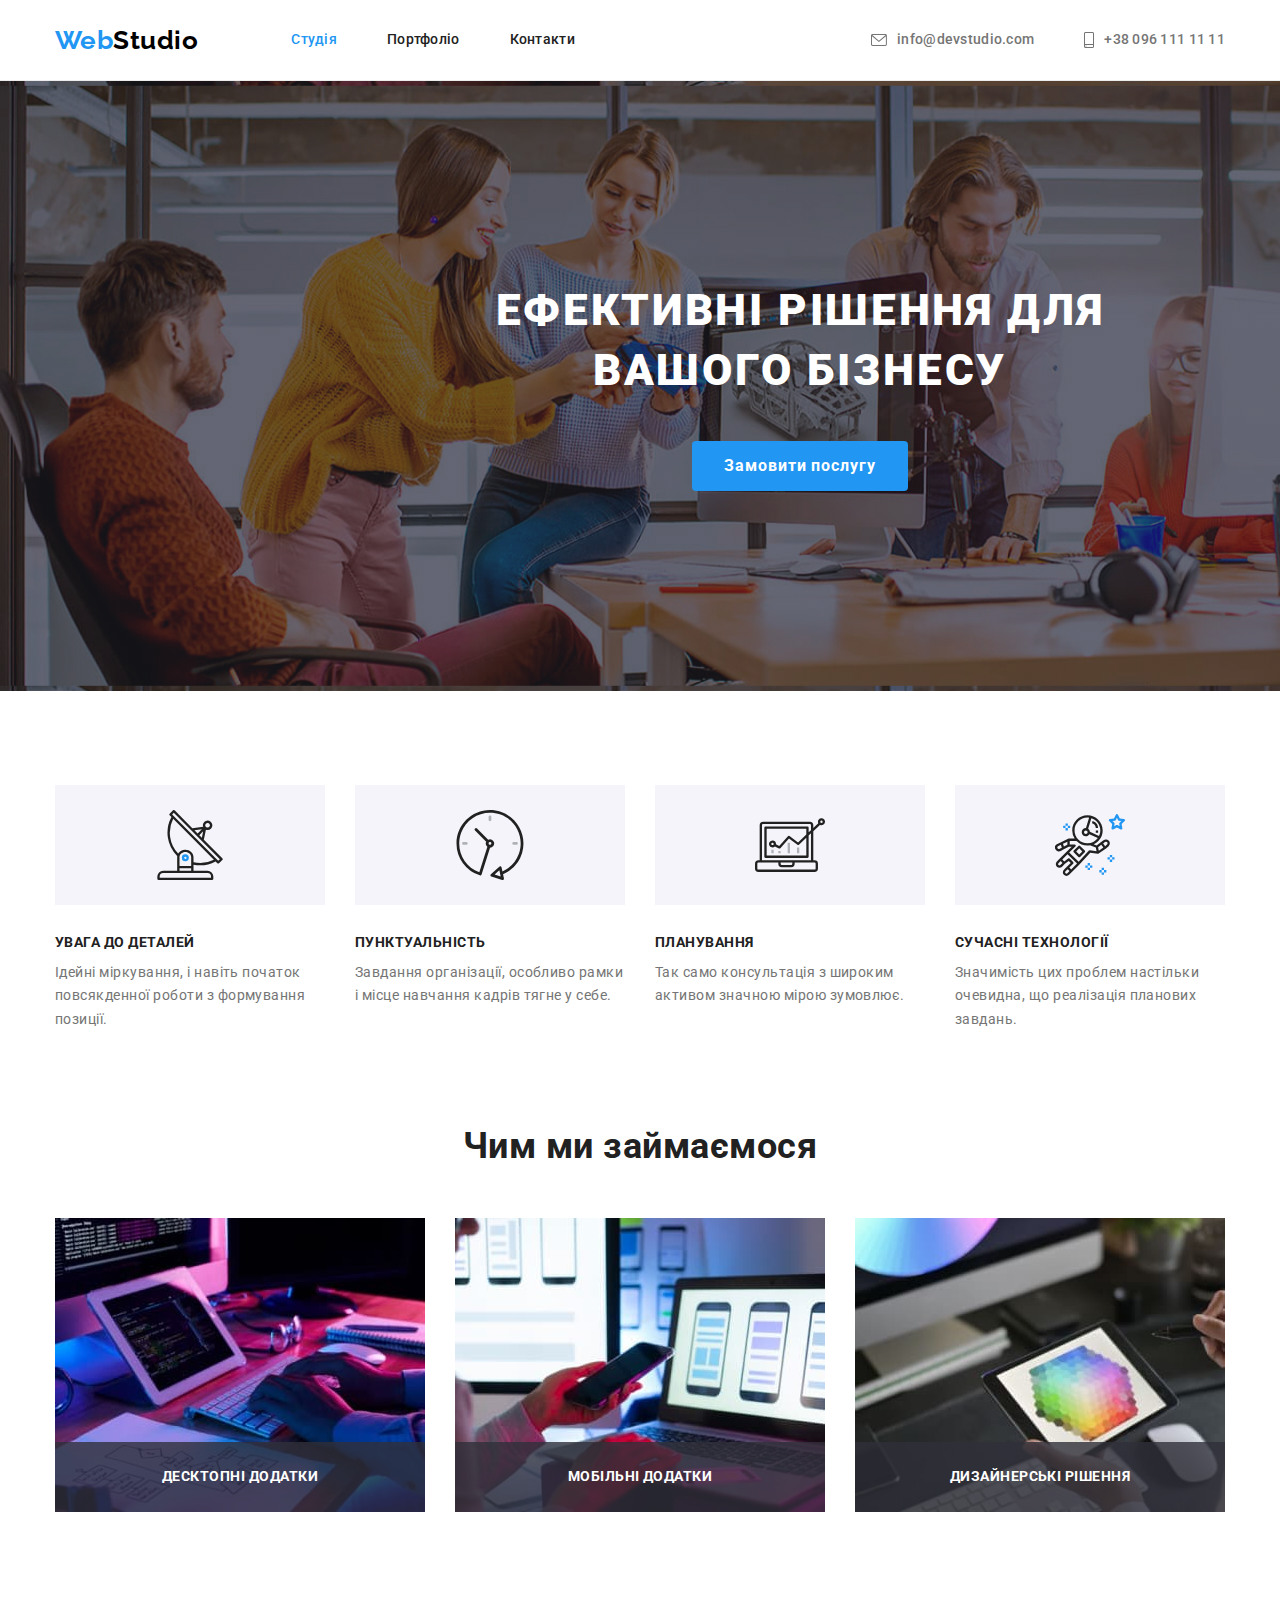
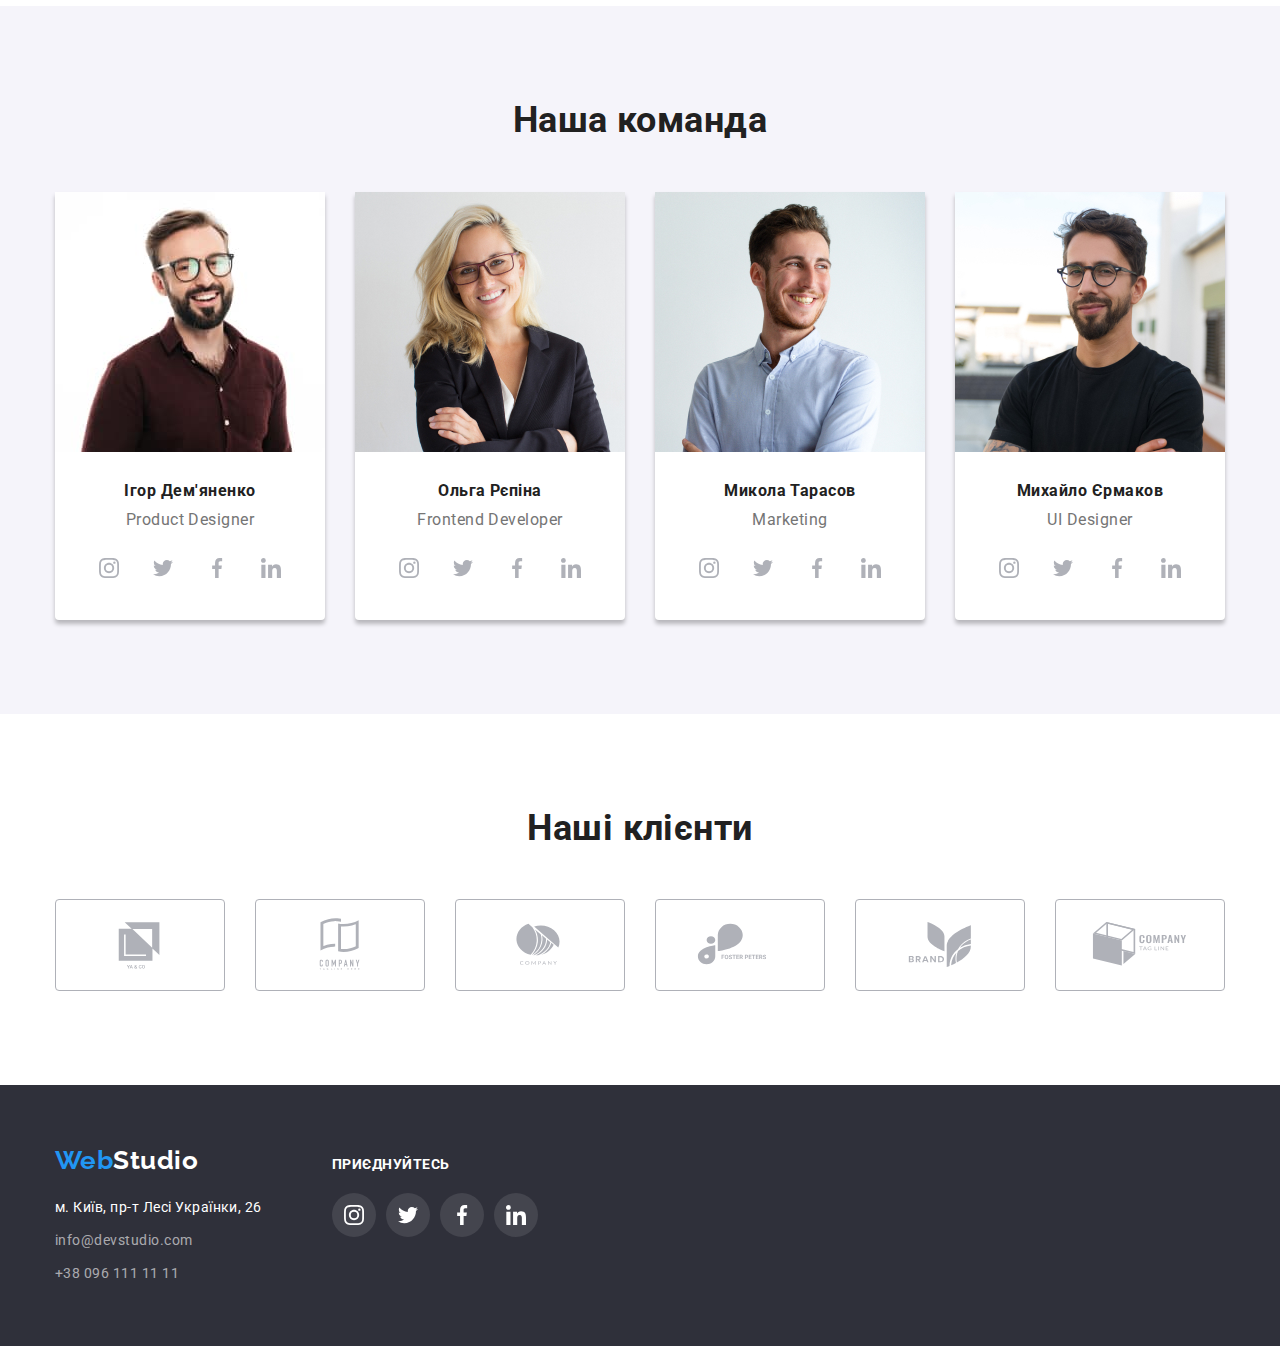
==== index.html @ e79f1e32 "Summary" ====
<!DOCTYPE html>
<html lang="uk">
  <head>
    <meta charset="UTF-8" />
    <meta http-equiv="X-UA-Compatible" content="IE=edge" />
    <meta name="viewport" content="width=device-width, initial-scale=1.0" />
    <title>Студія</title>
    <link rel="preconnect" href="https://fonts.googleapis.com" />
    <link rel="preconnect" href="https://fonts.gstatic.com" crossorigin />
    <link
      href="https://fonts.googleapis.com/css2?family=Raleway:wght@700&family=Roboto:wght@400;500;700;900&display=swap"
      rel="stylesheet"
    />
    <link
      rel="stylesheet"
      href="https://cdnjs.cloudflare.com/ajax/libs/modern-normalize/1.0.0/modern-normalize.min.css"
    />
    <link href="css/styles.css" rel="stylesheet" />
  </head>
  <body>
    <!--Header-->
    <header class="header">
      <nav class="container main-header">
        <a href="./index.html" class="logo link"
          >Web<span class="logo-header">Studio</span>
        </a>
        <ul class="header-nav list">
          <li class="item">
            <a href="./index.html" class="link nav-link current">Студія</a>
          </li>
          <li class="item">
            <a href="./porfolio.html" class="link nav-link">Портфоліо</a>
          </li>
          <li class="item"><a href="#" class="link nav-link">Контакти</a></li>
        </ul>

        <ul class="header-contacts list">
          <li class="item">
            <a href="mailto:info@devstudio.com" class="link">
              <svg class="header-icon" width="16" height="12">
                <use href="./images/icons.svg#icon-envelope"></use>
              </svg>
              info@devstudio.com
            </a>
          </li>
          <li class="item">
            <a href="tel:+380961111111" class="link">
              <svg class="header-icon" width="10" height="16">
                <use href="./images/icons.svg#icon-smartphone"></use>
              </svg>
              +38 096 111 11 11</a
            >
          </li>
        </ul>
      </nav>
    </header>

    <!--Main-->
    <main>
      <section class="hero">
        <h1 class="hero-title">Ефективні рішення для вашого бізнесу</h1>
        <button class="hero-button" type="button" data-modal-open>
          Замовити послугу
        </button>

        <div class="backdrop is-hidden" data-modal>
          <div class="modal">
            <button class="close-button" data-modal-close>
              <svg class="close-icon" width="11px" height="11px">
                <use href="./images/icons.svg#icon-close"></use>
              </svg>
            </button>
          </div>
        </div>
      </section>

      <section class="section benefit-section">
        <div class="container">
          <h2 class="section-title visually-hidden">Наші переваги</h2>
          <ul class="benefits-list list">
            <li class="item">
              <div class="benefits-icon-bg">
                <svg class="benefits-icon" width="70" height="70">
                  <use href="./images/icons.svg#icon-antenna"></use>
                </svg>
              </div>
              <h3 class="title">Увага до деталей</h3>
              <p class="benefit">
                Ідейні міркування, і навіть початок повсякденної роботи з
                формування позиції.
              </p>
            </li>
            <li class="item">
              <div class="benefits-icon-bg">
                <svg class="benefits-icon" width="70" height="70">
                  <use href="./images/icons.svg#icon-clock"></use>
                </svg>
              </div>
              <h3 class="title">Пунктуальність</h3>
              <p class="benefit">
                Завдання організації, особливо рамки і місце навчання кадрів
                тягне у себе.
              </p>
            </li>
            <li class="item">
              <div class="benefits-icon-bg">
                <svg class="benefits-icon" width="70" height="70">
                  <use href="./images/icons.svg#icon-diagram"></use>
                </svg>
              </div>
              <h3 class="title">Планування</h3>
              <p class="benefit">
                Так само консультація з широким активом значною мірою зумовлює.
              </p>
            </li>
            <li class="item">
              <div class="benefits-icon-bg">
                <svg class="benefits-icon" width="70" height="70">
                  <use href="./images/icons.svg#icon-astronaut"></use>
                </svg>
              </div>
              <h3 class="title">Сучасні технології</h3>
              <p class="benefit">
                Значимість цих проблем настільки очевидна, що реалізація
                планових завдань.
              </p>
            </li>
          </ul>
        </div>
      </section>

      <section class="section">
        <div class="container">
          <h2 class="section-title">Чим ми займаємося</h2>
          <ul class="work-list list">
            <li class="item">
              <div class="work-item-container">
                <img
                  src="images/box1.jpg"
                  alt="Людина, яка друкує"
                  width="370"
                />
                <p class="work-text-top">Десктопні додатки</p>
              </div>
            </li>
            <li class="item">
              <div class="work-item-container">
                <img
                  src="images/box2.jpg"
                  alt="Людина, яка працює з смартфоном та за ноубуком"
                  width="370"
                />
                <p class="work-text-top">Мобільні додатки</p>
              </div>
            </li>
            <li class="item">
              <div class="work-item-container">
                <img
                  src="images/box3.jpg"
                  alt="Людина, яка працює з графічним планшетом"
                  width="370"
                />
                <p class="work-text-top">
                  Дизайнерські рішення
                </p>
              </div>
            </li>
          </ul>
        </div>
      </section>

      <section class="section team">
        <h2 class="section-title">Наша команда</h2>
        <div class="container">
          <ul class="members-list list">
            <li class="members-item">
              <img
                src="images/member1.jpg"
                alt="Перший співробітник"
                width="270"
              />
              <div class="member-container">
                <h3 class="member">Ігор Дем'яненко</h3>
                <p class="position">Product Designer</p>
              </div>
              <ul class="member-socials-list list">
                <li>
                  <a href="#" class="social-link">
                    <svg class="social-icon" width="20" height="20">
                      <use href="./images/icons.svg#icon-instagram"></use>
                    </svg>
                  </a>
                </li>
                <li>
                  <a href="#" class="social-link">
                    <svg class="social-icon" width="20" height="20">
                      <use href="./images/icons.svg#icon-twitter"></use>
                    </svg>
                  </a>
                </li>
                <li>
                  <a href="#" class="social-link">
                    <svg class="social-icon" width="20" height="20">
                      <use href="./images/icons.svg#icon-facebook"></use>
                    </svg>
                  </a>
                </li>
                <li>
                  <a href="#" class="social-link">
                    <svg class="social-icon" width="20" height="20">
                      <use href="./images/icons.svg#icon-linkedin"></use>
                    </svg>
                  </a>
                </li>
              </ul>
            </li>
            <li class="members-item">
              <img
                src="images/member2.jpg"
                alt="Другий співробітник"
                width="270"
              />
              <div class="member-container">
                <h3 class="member">Ольга Рєпіна</h3>
                <p class="position">Frontend Developer</p>
              </div>
              <ul class="member-socials-list list">
                <li>
                  <a href="#" class="social-link">
                    <svg class="social-icon" width="20" height="20">
                      <use href="./images/icons.svg#icon-instagram"></use>
                    </svg>
                  </a>
                </li>
                <li>
                  <a href="#" class="social-link">
                    <svg class="social-icon" width="20" height="20">
                      <use href="./images/icons.svg#icon-twitter"></use>
                    </svg>
                  </a>
                </li>
                <li>
                  <a href="#" class="social-link">
                    <svg class="social-icon" width="20" height="20">
                      <use href="./images/icons.svg#icon-facebook"></use>
                    </svg>
                  </a>
                </li>
                <li>
                  <a href="#" class="social-link">
                    <svg class="social-icon" width="20" height="20">
                      <use href="./images/icons.svg#icon-linkedin"></use>
                    </svg>
                  </a>
                </li>
              </ul>
            </li>
            <li class="members-item">
              <img
                src="images/member3.jpg"
                alt="Третій співробітник"
                width="270"
              />
              <div class="member-container">
                <h3 class="member">Микола Тарасов</h3>
                <p class="position">Marketing</p>
              </div>
              <ul class="member-socials-list list">
                <li>
                  <a href="#" class="social-link">
                    <svg class="social-icon" width="20" height="20">
                      <use href="./images/icons.svg#icon-instagram"></use>
                    </svg>
                  </a>
                </li>
                <li>
                  <a href="#" class="social-link">
                    <svg class="social-icon" width="20" height="20">
                      <use href="./images/icons.svg#icon-twitter"></use>
                    </svg>
                  </a>
                </li>
                <li>
                  <a href="#" class="social-link">
                    <svg class="social-icon" width="20" height="20">
                      <use href="./images/icons.svg#icon-facebook"></use>
                    </svg>
                  </a>
                </li>
                <li>
                  <a href="#" class="social-link">
                    <svg class="social-icon" width="20" height="20">
                      <use href="./images/icons.svg#icon-linkedin"></use>
                    </svg>
                  </a>
                </li>
              </ul>
            </li>
            <li class="members-item">
              <img
                src="images/member4.jpg"
                alt="Четвертий співробітник"
                width="270"
              />
              <div class="member-container">
                <h3 class="member">Михайло Єрмаков</h3>
                <p class="position">UI Designer</p>
              </div>
              <ul class="member-socials-list list">
                <li>
                  <a href="#" class="social-link">
                    <svg class="social-icon" width="20" height="20">
                      <use href="./images/icons.svg#icon-instagram"></use>
                    </svg>
                  </a>
                </li>
                <li>
                  <a href="#" class="social-link">
                    <svg class="social-icon" width="20" height="20">
                      <use href="./images/icons.svg#icon-twitter"></use>
                    </svg>
                  </a>
                </li>
                <li>
                  <a href="#" class="social-link">
                    <svg class="social-icon" width="20" height="20">
                      <use href="./images/icons.svg#icon-facebook"></use>
                    </svg>
                  </a>
                </li>
                <li>
                  <a href="#" class="social-link">
                    <svg class="social-icon" width="20" height="20">
                      <use href="./images/icons.svg#icon-linkedin"></use>
                    </svg>
                  </a>
                </li>
              </ul>
            </li>
          </ul>
        </div>
      </section>

      <section class="section">
        <div class="container">
          <h2 class="section-title">Наші клієнти</h2>
          <ul class="clients-list list">
            <li>
              <a href="#" class="client-link">
                <svg class="client-icon" width="106" height="60">
                  <use href="./images/icons.svg#icon-client1"></use>
                </svg>
              </a>
            </li>
            <li>
              <a href="#" class="client-link">
                <svg class="client-icon" width="106" height="60">
                  <use href="./images/icons.svg#icon-client2"></use>
                </svg>
              </a>
            </li>
            <li>
              <a href="#" class="client-link">
                <svg class="client-icon" width="106" height="60">
                  <use href="./images/icons.svg#icon-client3"></use>
                </svg>
              </a>
            </li>
            <li>
              <a href="#" class="client-link">
                <svg class="client-icon" width="106" height="60">
                  <use href="./images/icons.svg#icon-client4"></use>
                </svg>
              </a>
            </li>
            <li>
              <a href="#" class="client-link">
                <svg class="client-icon" width="106" height="60">
                  <use href="./images/icons.svg#icon-client5"></use>
                </svg>
              </a>
            </li>
            <li>
              <a href="#" class="client-link">
                <svg class="client-icon" width="106" height="60">
                  <use href="./images/icons.svg#icon-client6"></use>
                </svg>
              </a>
            </li>
          </ul>
        </div>
      </section>
    </main>

    <!--Footer-->
    <footer class="footer">
      <div class="container">
        <div class="footer-container">
          <div class="footer-logo-address">
            <a href="./index.html" class="logo link"
              >Web<span class="logo-footer">Studio</span>
            </a>
            <address class="footer-address">
              <ul class="footer-contacts list">
                <li class="item">
                  <a
                    href="https://goo.gl/maps/CPtrU1FHBa2aNyZL9"
                    target="_blank"
                    rel="noopener noreferrer nofollow"
                    class="address link"
                    >м. Київ, пр-т Лесі Українки, 26</a
                  >
                </li>
                <li class="item">
                  <a href="mailto:info@devstudio.com" class="link"
                    >info@devstudio.com</a
                  >
                </li>
                <li class="item">
                  <a href="tel:+380961111111" class="link">+38 096 111 11 11</a>
                </li>
              </ul>
            </address>
          </div>

          <div class="footer-socials">
            <p class="footer-socials-title">Приєднуйтесь</p>
            <ul class="footer-socials-list list">
              <li>
                <a href="#" class="footer-socials-link">
                  <svg class="footer-socials-icon" width="20" height="20">
                    <use href="./images/icons.svg#icon-instagram"></use>
                  </svg>
                </a>
              </li>
              <li>
                <a href="#" class="footer-socials-link">
                  <svg class="footer-socials-icon" width="20" height="20">
                    <use href="./images/icons.svg#icon-twitter"></use>
                  </svg>
                </a>
              </li>
              <li>
                <a href="#" class="footer-socials-link">
                  <svg class="footer-socials-icon" width="20" height="20">
                    <use href="./images/icons.svg#icon-facebook"></use>
                  </svg>
                </a>
              </li>
              <li>
                <a href="#" class="footer-socials-link">
                  <svg class="footer-socials-icon" width="20" height="20">
                    <use href="./images/icons.svg#icon-linkedin"></use>
                  </svg>
                </a>
              </li>
            </ul>
          </div>
        </div>
      </div>
    </footer>
    <script src="./js/modal.js"></script>
  </body>
</html>
---- css/styles.css ----
:root {
  --primary-color-text: #757575;
  --title-color: #212121;
  --accent: #2196f3;
  --secondary-bg-color: #2f303a;
  --third-bg-color: #f5f4fa;
  --white-color: #ffffff;
  --black-color: #000000;
  --hero-button-bg: #188ce8;
  --icons-color: #afb1b8;
}

*,
::after,
::before {
  box-sizing: border-box;
}

h1,
h2,
h3,
h4,
h5,
h6,
p {
  padding: 0;
  margin: 0;
}

ul,
ol {
  margin: 0;
  padding-left: 0;
}

button {
  cursor: pointer;
}

address {
  font-style: normal;
}

img {
  display: block;
  max-width: 100%;
  height: auto;
}

body {
  background-color: var(--white-color);
  color: var(--primary-color-text);
  font-family: "Roboto", sans-serif;
  letter-spacing: 0.03em;
}

.container {
  margin-right: auto;
  margin-left: auto;
  width: 1200px;
  padding-left: 15px;
  padding-right: 15px;
  /*outline: 2px solid tomato;*/
}

.list {
  margin: 0;
  padding: 0;
  list-style: none;
}

.link {
  text-decoration: none;
}

.visually-hidden {
  position: absolute;
  white-space: nowrap;
  width: 1px;
  height: 1px;
  overflow: hidden;
  border: 0;
  padding: 0;
  clip: rect(0 0 0 0);
  clip-path: inset(50%);
  margin: -1px;
}

/*------Logo------*/
.logo {
  color: var(--accent);
  font-family: "Raleway";
  font-weight: 700;
  font-size: 26px;
  line-height: 1.19;
}

.logo-header {
  color: var(--black-color);
  font-family: "Raleway";
  font-size: 26px;
  line-height: 1.19;
}

.logo-footer {
  color: var(--white-color);
  font-family: "Raleway";
  font-size: 26px;
  line-height: 1.19;
}

/*------Header------*/

.header {
  border-bottom: 1px solid #ececec;
}

.header-nav {
  display: flex;
  margin-left: 93px;
}

.main-header {
  display: flex;
  align-items: center;
}

.header-nav .item + .item {
  margin-left: 50px;
}

.header-nav .link {
  display: block;
  padding-top: 32px;
  padding-bottom: 32px;

  color: var(--title-color);
  font-weight: 500;
  font-size: 14px;
  line-height: 1.14;
  letter-spacing: 0.02em;
  transition: color 250ms cubic-bezier(0.4, 0, 0.2, 1);
}

.header-nav .link:hover,
.header-nav .link:focus {
  color: var(--accent);
}

.header-nav .link.current {
  color: var(--accent);
}

.header-contacts {
  display: flex;
  margin-left: auto;
}

.header-contacts .item + .item {
  margin-left: 50px;
}

.header-contacts .link {
  display: flex;
  padding-top: 32px;
  padding-bottom: 32px;
  align-items: center;

  color: var(--primary-color-text);
  font-weight: 500;
  font-size: 14px;
  line-height: 1.14;
  letter-spacing: 0.02em;

  transition: color 250ms cubic-bezier(0.4, 0, 0.2, 1);
}

.header-contacts .link:hover,
.header-contacts .link:focus {
  color: var(--accent);
}

.header-icon {
  margin-right: 10px;
  fill: var(--primary-color-text);
  transition: fill 250ms cubic-bezier(0.4, 0, 0.2, 1);
}

.link:hover .header-icon,
.link:focus .header-icon {
  fill: var(--accent);
}

.nav-link {
  position: relative;
  display: block;
}

.link.nav-link::after {
  content: "";

  position: absolute;
  left: 0;
  bottom: -1px;

  display: block;
  width: 100%;
  height: 4px;
  background-color: var(--accent);
  color: var(--accent);

  transform: scaleX(0);
  transition: transform 250ms cubic-bezier(0.4, 0, 0.2, 1);
}

.nav-link:hover::after {
  transform: scaleX(1);
}

/*------Section-title------*/
.section {
  padding-top: 94px;
  padding-bottom: 94px;
}

.section-title {
  margin-bottom: 50px;
  text-align: center;

  color: var(--title-color);
  font-weight: 700;
  font-size: 36px;
  line-height: 1.16;
}

/*------Hero------*/
.hero {
  background-color: var(--secondary-bg-color);
  background-image: linear-gradient(
      to right,
      rgba(47, 48, 58, 0.4),
      rgba(47, 48, 58, 0.4)
    ),
    url(../images/hero_bg.jpg);
  background-position: center;
  text-align: center;
  padding-top: 200px;
  padding-bottom: 200px;
  width: 1600px;
  margin-right: auto;
  margin-left: auto;
}

.hero-title {
  margin: 0 auto;
  width: 696px;

  color: var(--white-color);
  font-weight: 900;
  font-size: 44px;
  line-height: 1.36;

  letter-spacing: 0.06em;
  text-transform: uppercase;
}

.hero-button {
  display: inline-block;
  border-radius: 4px;
  margin-top: 40px;
  border: none;
  padding: 10px 32px;

  color: var(--white-color);
  background-color: var(--accent);
  font-family: inherit;
  font-weight: 700;
  font-size: 16px;
  line-height: 1.87;
  letter-spacing: 0.06em;
  cursor: pointer;
  transition: background-color 250ms cubic-bezier(0.4, 0, 0.2, 1);
}

.hero-button:hover,
.hero-button:focus {
  background-color: var(--hero-button-bg);
}

.backdrop {
  position: fixed;
  left: 0;
  top: 0;
  width: 100%;
  height: 100%;
  background-color: rgba(0, 0, 0, 0.2);
  transition: opacity 500ms linear, visibility 500ms linear;
}

.backdrop.is-hidden {
  opacity: 0;
  pointer-events: none;
  visibility: hidden;
}

.modal {
  width: 528px;
  height: 581px;
  background-color: var(--white-color);
  box-shadow: 0px 1px 3px rgba(0, 0, 0, 0.12), 0px 1px 1px rgba(0, 0, 0, 0.14),
    0px 2px 1px rgba(0, 0, 0, 0.2);
  border-radius: 4px;

  position: absolute;
  top: 50%;
  left: 50%;
  transform: translate(-50%, -50%);
}

.close-button {
  position: absolute;
  top: 0;
  right: 0;
  margin-top: 8px;
  margin-right: 8px;
  width: 30px;
  height: 30px;
  border-radius: 50%;
  background-color: var(--white-color);
  border: 1px solid rgba(0, 0, 0, 0.1);
}

/*------Benefits-list------*/

.benefit-section {
  padding-bottom: 0px;
}
.benefits-list {
  display: flex;
  flex-wrap: wrap;
}

.benefits-list .title {
  color: var(--title-color);
  font-size: 14px;
  line-height: 1.14;
  text-transform: uppercase;
}

.benefits-list .benefit {
  margin-top: 10px;

  color: var(--primary-color-text);
  font-size: 14px;
  line-height: 1.71;
}

.benefits-list .item {
  width: 270px;
  margin-right: 30px;
}

.benefits-list .item:last-child {
  margin-right: 0;
}

.benefits-icon-bg {
  width: 270px;
  height: 120px;
  background-color: var(--third-bg-color);
  margin-bottom: 30px;

  display: flex;
  justify-content: center;
  align-items: center;
}

/*------Work list------*/

.work-list {
  display: flex;
  flex-wrap: wrap;
}

.work-list .item:not(:last-child) {
  margin-right: 30px;
}

.work-item-container {
  position: relative;
}

.work-text-top {
  position: absolute;
  bottom: 0;

  width: 100%;
  padding-top: 27px;
  padding-bottom: 27px;
  font-weight: 700;
  font-size: 14px;
  line-height: 1.14;
  text-align: center;
  text-transform: uppercase;

  color: var(--white-color);
  background-color: rgba(47, 48, 58, 0.8);
}

/*------Members-list------*/
.members-list {
  display: flex;
  flex-wrap: wrap;
}

.members-list .members-item:not(:last-child) {
  width: 270px;
  margin-right: 30px;
}

.members-list .members-item {
  border-radius: 0px 0px 4px 4px;
}

.member-container .member {
  margin-top: 30px;

  color: var(--title-color);
  font-size: 16px;
  line-height: 1.18;
  text-align: center;
}

.member-container .position {
  margin-top: 10px;

  color: var(--primary-color-text);
  font-size: 16px;
  line-height: 1.18;
  text-align: center;
}

.team {
  margin: 0;
  background-color: var(--third-bg-color);
}

.members-list .members-item {
  background-color: var(--white-color);
  box-shadow: 0px 4px 4px rgba(00, 00, 00, 0.25);
}

.member-socials-list {
  display: flex;
  gap: 10px;
  justify-content: center;
  align-items: center;
  margin-top: 16px;
  margin-bottom: 30px;
}

.social-link {
  display: flex;
  justify-content: center;
  align-items: center;

  width: 44px;
  height: 44px;
  border-radius: 50%;

  transition: background-color 250ms cubic-bezier(0.4, 0, 0.2, 1);
}

.social-link:hover,
.social-link:focus {
  background-color: var(--accent);
}

.social-icon {
  display: flex;
  justify-content: center;
  align-items: center;
  fill: var(--icons-color);

  transition: fill 250ms cubic-bezier(0.4, 0, 0.2, 1);
}

.social-link:hover .social-icon,
.social-link:focus .social-icon {
  fill: var(--white-color);
}

/*------Clients------*/
.clients-list {
  display: flex;
  flex-wrap: wrap;
  justify-content: center;
  align-items: center;
  gap: 30px;
}

.client-link {
  display: flex;
  justify-content: center;
  align-items: center;

  width: 170px;
  height: 92px;
  border: 1px solid var(--icons-color);
  border-radius: 4px;

  transition: border 250ms cubic-bezier(0.4, 0, 0.2, 1);
}

.client-link:hover,
.client-link:focus {
  border: 1px solid var(--accent);
}

.client-icon {
  display: flex;
  justify-content: center;
  align-items: center;

  fill: var(--icons-color);

  transition: fill 250ms cubic-bezier(0.4, 0, 0.2, 1);
}

.client-link:hover .client-icon,
.client-link:focus .client-icon {
  fill: var(--accent);
}

/*------Footer------*/
.footer {
  background-color: var(--secondary-bg-color);
  padding-top: 60px;
  padding-bottom: 60px;
}

.footer .logo {
  display: block;
}

.footer-container {
  display: flex;
  align-items: baseline;
}

.footer-address {
  margin-top: 20px;
}

.footer-address .item:not(:last-child) {
  margin-bottom: 9px;
}

.footer-contacts .link {
  color: rgba(255, 255, 255, 0.6);
  font-size: 14px;
  line-height: 1.71;

  transition: color 250ms cubic-bezier(0.4, 0, 0.2, 1);
}

.footer-contacts .address {
  color: var(--white-color);
  font-size: 14px;
  line-height: 1.71;
}

.footer-contacts .link:hover,
.footer-contacts .link:focus {
  color: var(--accent);
}

.footer-socials {
  margin-left: 70px;
}

.footer-socials-title {
  color: var(--white-color);
  margin-bottom: 20px;
  font-weight: 700;
  font-size: 14px;
  line-height: 1.14;
  text-transform: uppercase;
}

.footer-socials-list {
  display: flex;
  gap: 10px;
}

.footer-socials-link {
  display: flex;
  justify-content: center;
  align-items: center;

  width: 44px;
  height: 44px;
  border-radius: 50%;
  background-color: rgba(255, 255, 255, 0.1);

  transition: background-color 250ms cubic-bezier(0.4, 0, 0.2, 1);
}

.footer-socials-link:hover,
.footer-socials-link:focus {
  background-color: var(--accent);
}

.footer-socials-icon {
  display: flex;
  justify-content: center;
  align-items: center;

  fill: var(--white-color);
}

/*------Portfolio------*/

.buttons-list {
  display: flex;
  flex-wrap: wrap;
  justify-content: center;
  margin-bottom: 50px;
}

.buttons-list .button {
  padding: 6px 25px;
  border-radius: 4px;
  border: none;

  color: var(--black-color);
  background-color: var(--third-bg-color);
  font-family: inherit;
  font-weight: 500;
  font-size: 16px;
  line-height: 1.62;
  cursor: pointer;

  transition: background-color 250ms cubic-bezier(0.4, 0, 0.2, 1);
}

.buttons-list .item {
  transition: box-shadow 250ms cubic-bezier(0.4, 0, 0.2, 1);
}

.buttons-list .item:not(:last-child) {
  margin-right: 8px;
}

.buttons-list .item:hover,
.buttons-list .item:focus {
  box-shadow: 0px 4px 4px rgba(00, 00, 00, 0.25);
}

.buttons-list .button:hover,
.buttons-list .button:focus {
  color: var(--white-color);
  background-color: var(--accent);
  font-weight: 500;
  font-size: 16px;
  line-height: 1.62;
}

.projects-list {
  display: flex;
  flex-wrap: wrap;
  gap: 30px;
}

.projects-list .item {
  flex-basis: calc((100% - 60px) / 3);
}

.project-link {
  display: block;
  color: inherit;

  transition: box-shadow 250ms cubic-bezier(0.4, 0, 0.2, 1);
}

.project-link:hover,
.project-link:focus {
  box-shadow: 0px 4px 4px rgba(0, 0, 0, 0.25);
}

.project-overlay {
  position: relative;
  overflow: hidden;
}

.project-top-text {
  position: absolute;
  top: 0;
  height: 100%;

  color: var(--white-color);
  background-color: rgba(33, 150, 243, 0.9);
  font-size: 18px;
  line-height: 1.55;
  padding: 63px 24px;

  transform: translateY(100%);
  transition: transform 250ms cubic-bezier(0.4, 0, 0.2, 1);
}

.project-link:hover .project-top-text,
.project-link:focus .project-top-text {
  transform: translateY(0);
}

.project-container {
  padding: 20px 24px;
  border: 1px solid #eeeeee;
  border-top: none;
}

.project-container .project-title {
  color: var(--title-color);
  font-weight: 700;
  font-size: 18px;
  line-height: 2;
  letter-spacing: 0.06em;
}

.project-container .project-type {
  font-size: 16px;
  line-height: 1.87;
}

.projects-item {
  background-color: var(--white-color);
}
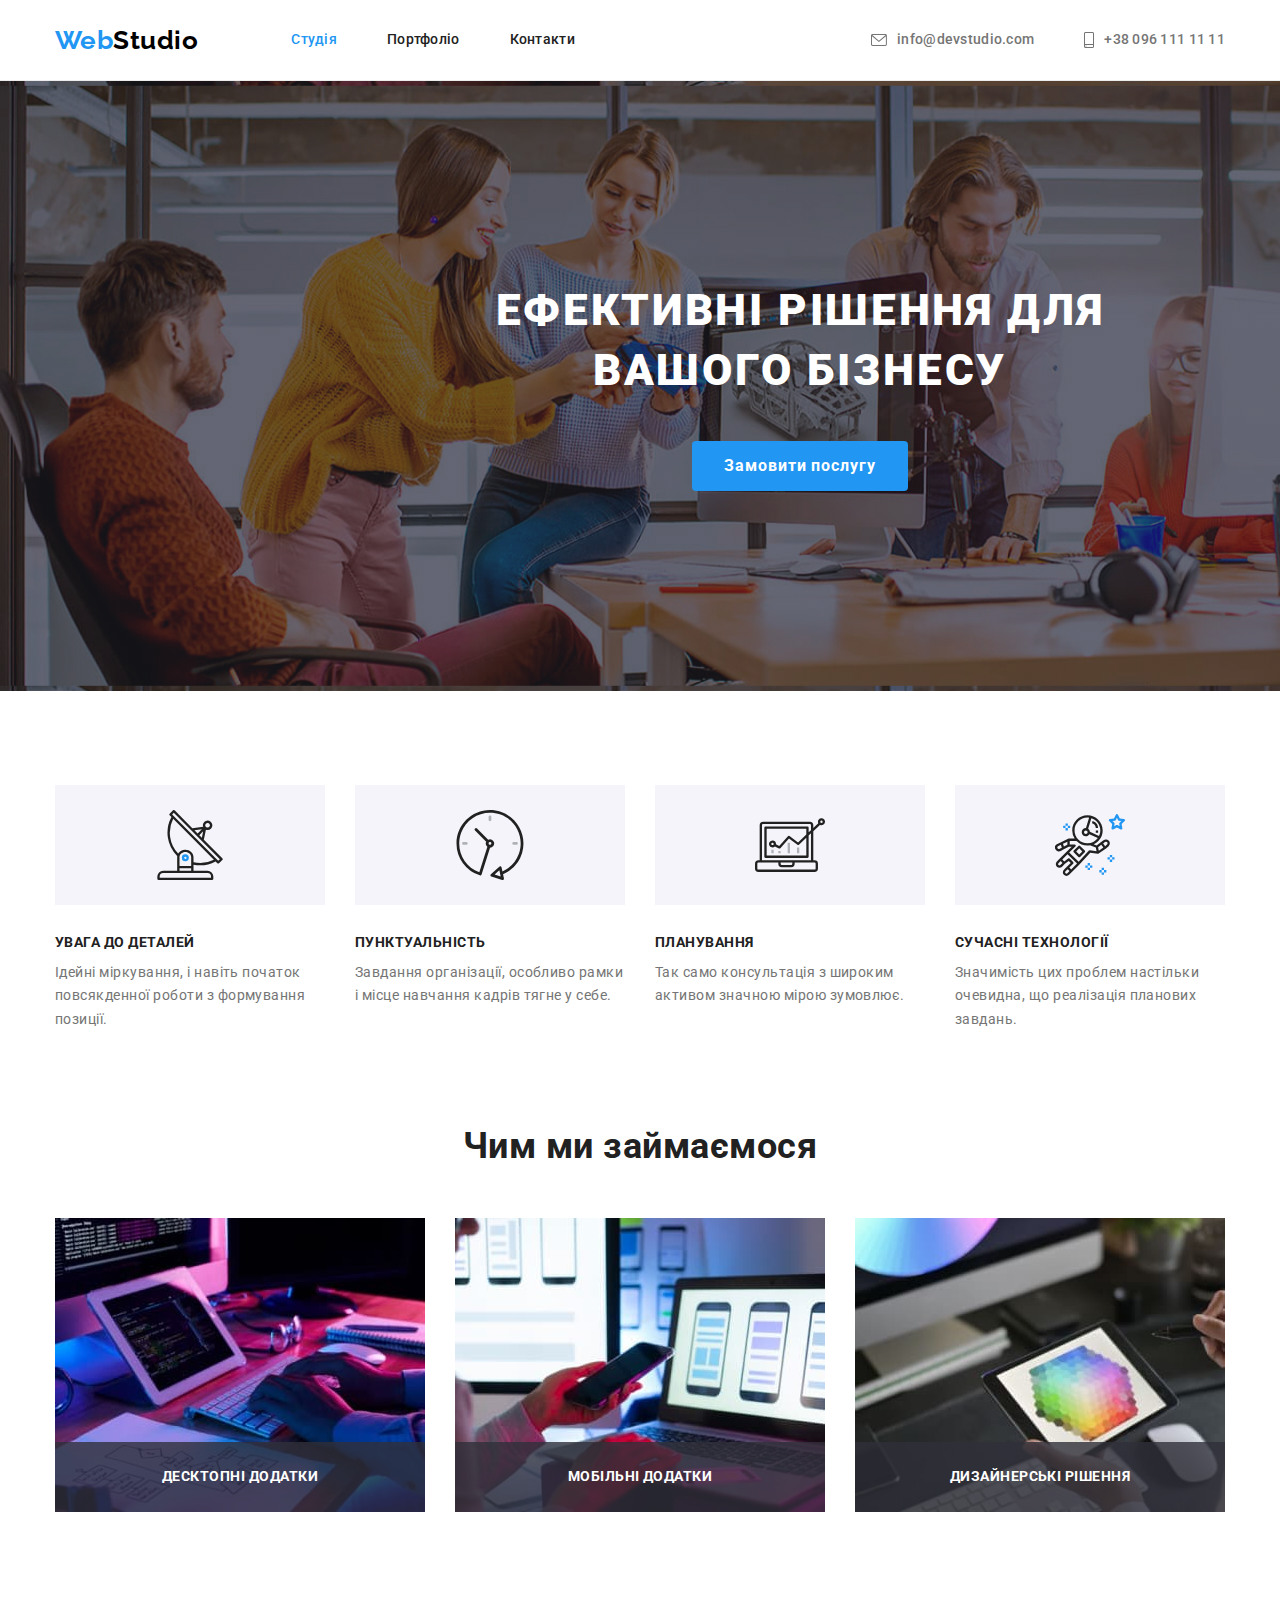
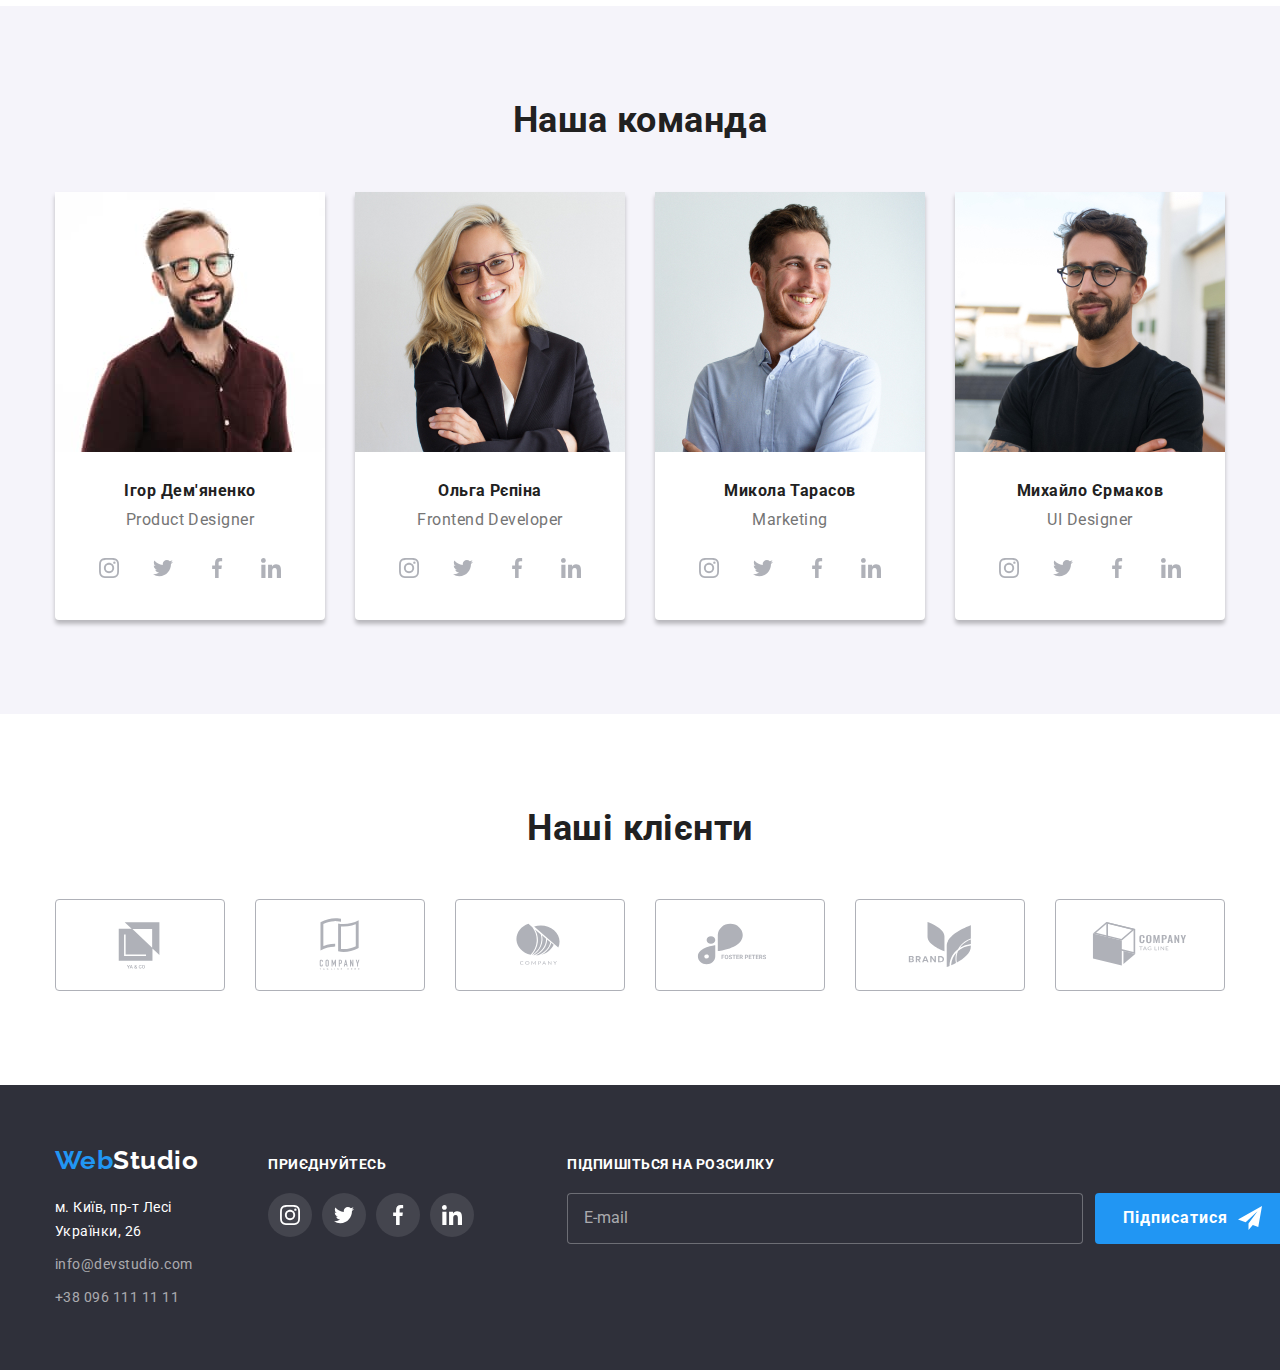
==== commit e96421cd: "Summary" ====
--- a/index.html
+++ b/index.html
@@ -160,9 +160,7 @@
                   alt="Людина, яка працює з графічним планшетом"
                   width="370"
                 />
-                <p class="work-text-top">
-                  Дизайнерські рішення
-                </p>
+                <p class="work-text-top">Дизайнерські рішення</p>
               </div>
             </li>
           </ul>
@@ -456,6 +454,21 @@
               </li>
             </ul>
           </div>
+
+          <div class="footer-form">
+            <p class="form-title">Підпишіться на розсилку</p>
+            <form class="main-form">
+              <label>
+                <input type="email" name="email" placeholder="E-mail">
+              </label>
+              <button type="submit" class="footer-form-button">
+                  Підписатися 
+                <svg class="button-send-icon" width="24" height="24">
+                  <use href="./images/icons.svg#icon-send"></use>
+                </svg> 
+              </button>
+            </form>
+          </div>
         </div>
       </div>
     </footer>
--- a/css/styles.css
+++ b/css/styles.css
@@ -6,7 +6,7 @@
   --third-bg-color: #f5f4fa;
   --white-color: #ffffff;
   --black-color: #000000;
-  --hero-button-bg: #188ce8;
+  --button-bg: #188ce8;
   --icons-color: #afb1b8;
 }
 
@@ -284,7 +284,7 @@
 
 .hero-button:hover,
 .hero-button:focus {
-  background-color: var(--hero-button-bg);
+  background-color: var(--button-bg);
 }
 
 .backdrop {
@@ -577,6 +577,7 @@
 
 .footer-socials {
   margin-left: 70px;
+  margin-right: 93px;
 }
 
 .footer-socials-title {
@@ -617,6 +618,69 @@
   align-items: center;
 
   fill: var(--white-color);
+}
+
+.main-form {
+  display: flex;
+}
+
+.footer-form input {
+  padding-top: 15px;
+  padding-bottom: 15px;
+  padding-left: 16px;
+  padding-right: 295px;
+
+  border: 1px solid rgba(255, 255, 255, 0.3);
+  border-radius: 4px;
+
+  background-color: var(--secondary-bg-color);
+}
+
+.footer-form input::placeholder {
+  font-size: 16px;
+  line-height: 1.25;
+
+  color: rgba(255, 255, 255, 0.6);
+}
+
+.form-title {
+  font-weight: 700;
+  font-size: 14px;
+  line-height: 1.14;
+  text-transform: uppercase;
+
+  color: var(--white-color);
+
+  margin-bottom: 20px;
+}
+
+.footer-form-button {
+  display: flex;
+  justify-content: center;
+  align-items: center;
+  margin-left: 12px;
+  padding: 10px 28px;
+
+  background-color: var(--accent);
+  color: var(--white-color);
+  border-radius: 4px;
+  border: none;
+
+  font-weight: 700;
+  font-size: 16px;
+  line-height: 1.875;
+  letter-spacing: 0.06em;
+
+  transition: background-color 250ms cubic-bezier(0.4, 0, 0.2, 1);
+}
+
+.footer-form-button:hover,
+.footer-form-button:focus {
+  background-color: var(--button-bg);
+}
+
+.button-send-icon {
+  margin-left: 10px;
 }
 
 /*------Portfolio------*/
